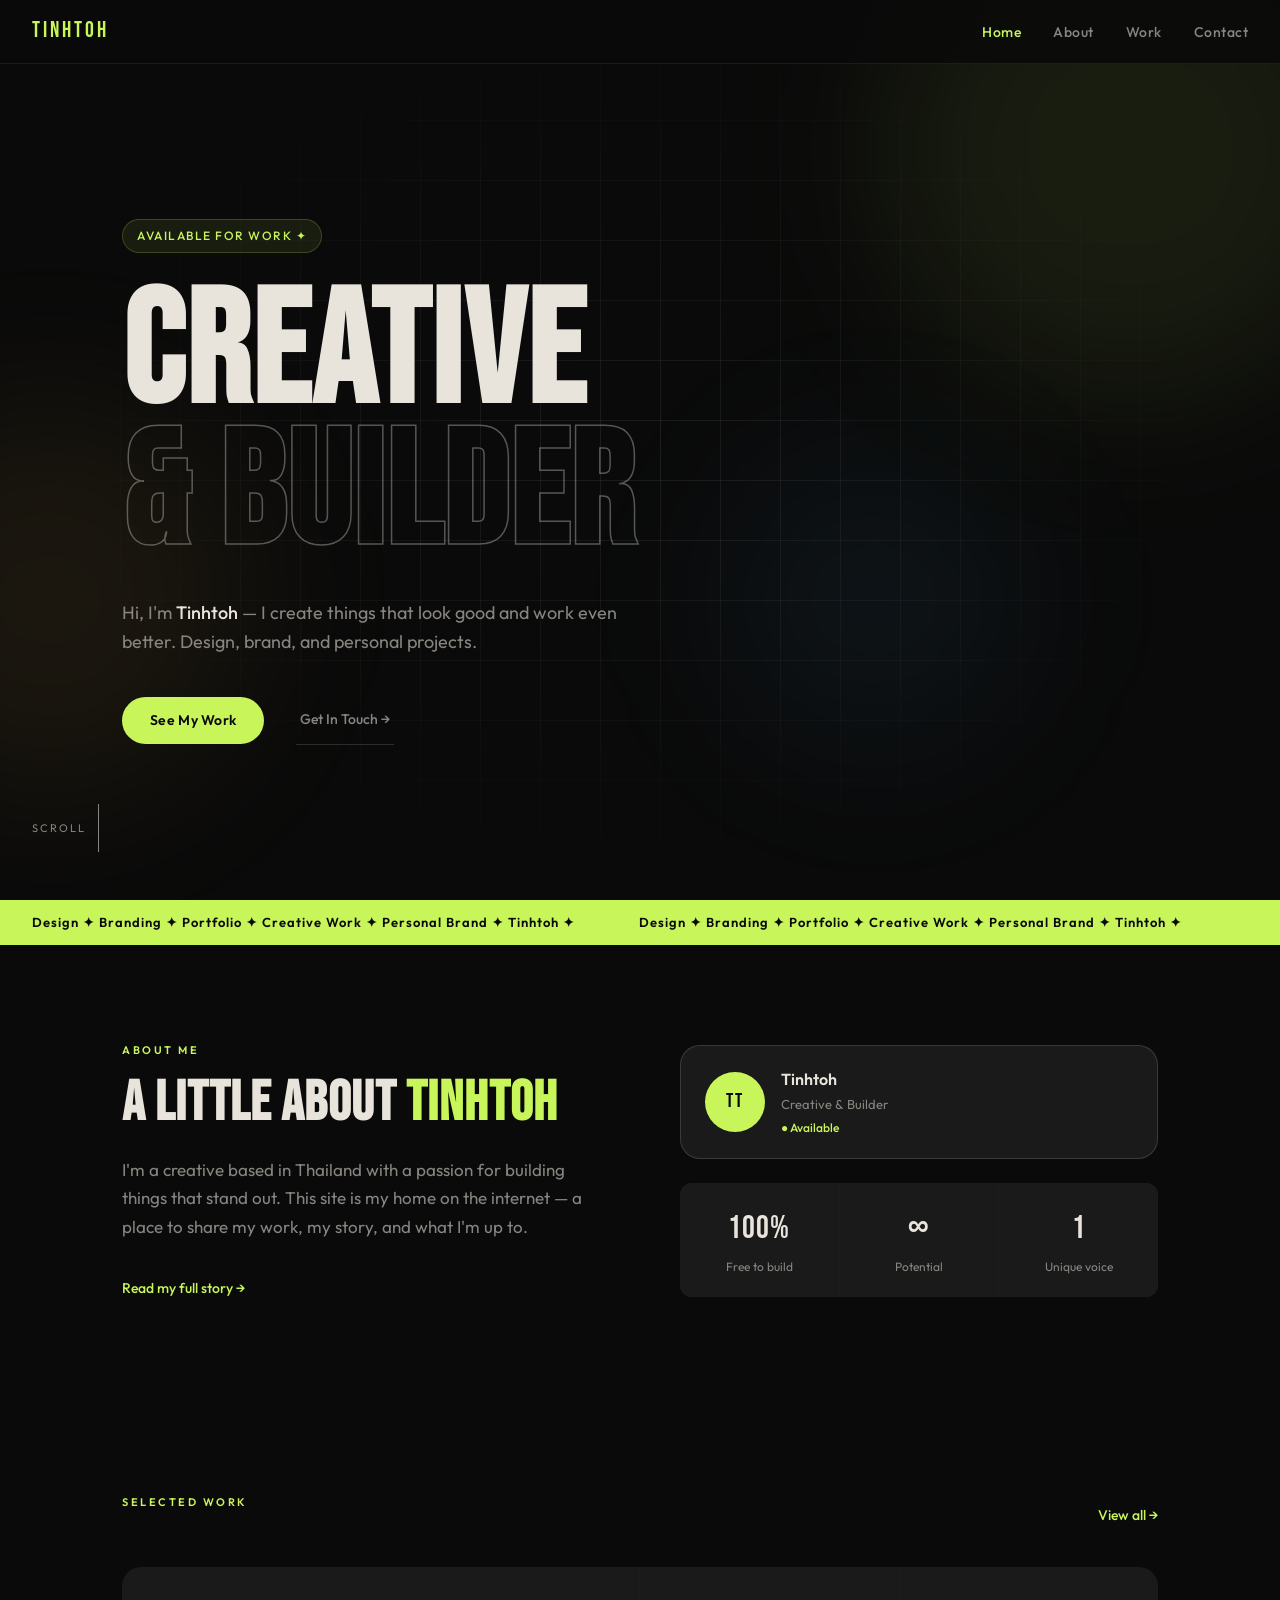
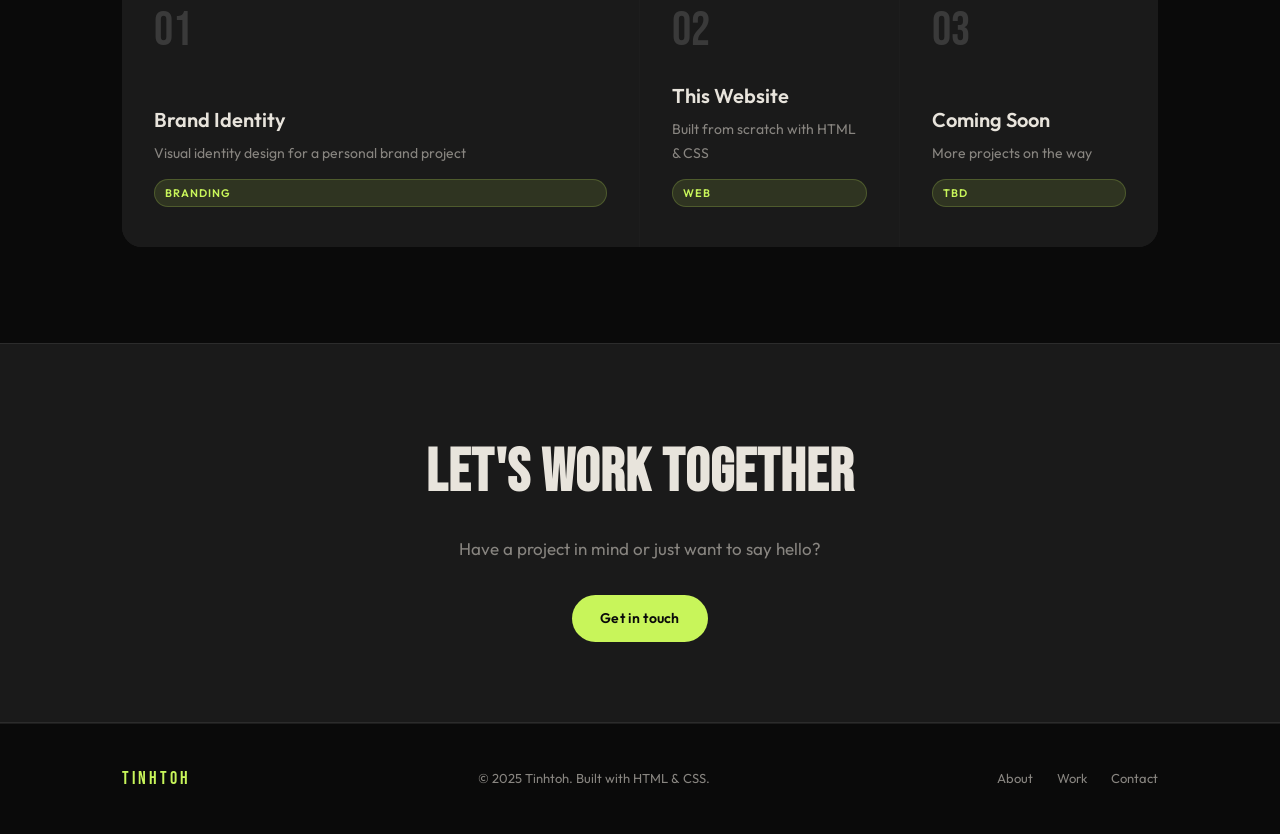
==== index.html @ 6efc3c34 "Add files via upload" ====
<!DOCTYPE html>
<html lang="en">
<head>
  <meta charset="UTF-8" />
  <meta name="viewport" content="width=device-width, initial-scale=1.0" />
  <title>Tinhtoh — Creative Portfolio</title>
  <link rel="preconnect" href="https://fonts.googleapis.com">
  <link href="https://fonts.googleapis.com/css2?family=Bebas+Neue&family=Outfit:wght@300;400;500;600&display=swap" rel="stylesheet">
  <link rel="stylesheet" href="style.css" />
</head>
<body>

  <!-- NAV -->
  <nav class="nav">
    <a href="index.html" class="nav-logo">TINHTOH</a>
    <ul class="nav-links">
      <li><a href="index.html" class="active">Home</a></li>
      <li><a href="about.html">About</a></li>
      <li><a href="work.html">Work</a></li>
      <li><a href="contact.html">Contact</a></li>
    </ul>
    <button class="nav-toggle" onclick="toggleMenu()" aria-label="menu">
      <span></span><span></span><span></span>
    </button>
  </nav>
  <div class="mobile-menu" id="mobileMenu">
    <a href="index.html" onclick="toggleMenu()">Home</a>
    <a href="about.html" onclick="toggleMenu()">About</a>
    <a href="work.html" onclick="toggleMenu()">Work</a>
    <a href="contact.html" onclick="toggleMenu()">Contact</a>
  </div>

  <!-- HERO -->
  <section class="hero">
    <div class="hero-bg">
      <div class="orb orb1"></div>
      <div class="orb orb2"></div>
      <div class="orb orb3"></div>
      <div class="grid-lines"></div>
    </div>
    <div class="hero-content">
      <div class="hero-tag animate-in" style="animation-delay:0.1s">Available for work ✦</div>
      <h1 class="hero-title animate-in" style="animation-delay:0.2s">
        <span class="line1">CREATIVE</span>
        <span class="line2">& BUILDER</span>
      </h1>
      <p class="hero-sub animate-in" style="animation-delay:0.35s">
        Hi, I'm <strong>Tinhtoh</strong> — I create things that look good and work even better.
        Design, brand, and personal projects.
      </p>
      <div class="hero-cta animate-in" style="animation-delay:0.5s">
        <a href="work.html" class="btn-primary">See My Work</a>
        <a href="contact.html" class="btn-ghost">Get In Touch →</a>
      </div>
    </div>
    <div class="hero-scroll animate-in" style="animation-delay:0.8s">
      <span>Scroll</span>
      <div class="scroll-line"></div>
    </div>
  </section>

  <!-- MARQUEE BAND -->
  <div class="marquee-band">
    <div class="marquee-track">
      <span>Design ✦ Branding ✦ Portfolio ✦ Creative Work ✦ Personal Brand ✦ Tinhtoh ✦</span>
      <span>Design ✦ Branding ✦ Portfolio ✦ Creative Work ✦ Personal Brand ✦ Tinhtoh ✦</span>
    </div>
  </div>

  <!-- ABOUT TEASER -->
  <section class="section about-teaser">
    <div class="container">
      <div class="about-teaser-grid">
        <div class="about-teaser-text">
          <div class="section-label">About Me</div>
          <h2 class="section-title">A little about <em>Tinhtoh</em></h2>
          <p>I'm a creative based in Thailand with a passion for building things that stand out. This site is my home on the internet — a place to share my work, my story, and what I'm up to.</p>
          <a href="about.html" class="link-arrow">Read my full story →</a>
        </div>
        <div class="about-teaser-visual">
          <div class="avatar-card">
            <div class="avatar-img">TT</div>
            <div class="avatar-info">
              <strong>Tinhtoh</strong>
              <span>Creative & Builder</span>
              <span class="status-dot">● Available</span>
            </div>
          </div>
          <div class="stat-row">
            <div class="stat"><span class="stat-num">100%</span><span class="stat-label">Free to build</span></div>
            <div class="stat"><span class="stat-num">∞</span><span class="stat-label">Potential</span></div>
            <div class="stat"><span class="stat-num">1</span><span class="stat-label">Unique voice</span></div>
          </div>
        </div>
      </div>
    </div>
  </section>

  <!-- WORK TEASER -->
  <section class="section work-teaser">
    <div class="container">
      <div class="section-header">
        <div class="section-label">Selected Work</div>
        <a href="work.html" class="link-arrow">View all →</a>
      </div>
      <div class="work-grid">
        <div class="work-card work-card--large">
          <div class="work-card-inner">
            <div class="work-num">01</div>
            <h3>Brand Identity</h3>
            <p>Visual identity design for a personal brand project</p>
            <span class="work-tag">Branding</span>
          </div>
        </div>
        <div class="work-card">
          <div class="work-card-inner">
            <div class="work-num">02</div>
            <h3>This Website</h3>
            <p>Built from scratch with HTML & CSS</p>
            <span class="work-tag">Web</span>
          </div>
        </div>
        <div class="work-card">
          <div class="work-card-inner">
            <div class="work-num">03</div>
            <h3>Coming Soon</h3>
            <p>More projects on the way</p>
            <span class="work-tag">TBD</span>
          </div>
        </div>
      </div>
    </div>
  </section>

  <!-- CTA BAND -->
  <section class="cta-band">
    <div class="container">
      <h2>Let's work together</h2>
      <p>Have a project in mind or just want to say hello?</p>
      <a href="contact.html" class="btn-primary">Get in touch</a>
    </div>
  </section>

  <!-- FOOTER -->
  <footer class="footer">
    <div class="container footer-inner">
      <span class="footer-logo">TINHTOH</span>
      <span class="footer-copy">© 2025 Tinhtoh. Built with HTML & CSS.</span>
      <div class="footer-links">
        <a href="about.html">About</a>
        <a href="work.html">Work</a>
        <a href="contact.html">Contact</a>
      </div>
    </div>
  </footer>

  <script>
    function toggleMenu() {
      document.getElementById('mobileMenu').classList.toggle('open');
    }
    // Fade in on scroll
    const observer = new IntersectionObserver((entries) => {
      entries.forEach(e => { if(e.isIntersecting) e.target.classList.add('visible'); });
    }, { threshold: 0.15 });
    document.querySelectorAll('.section').forEach(s => observer.observe(s));
  </script>
</body>
</html>
---- style.css ----
/* =============================================
   TINHTOH — style.css
   Dark editorial aesthetic. Bold type. Clean layout.
   ============================================= */

/* --- RESET & BASE --- */
*, *::before, *::after { box-sizing: border-box; margin: 0; padding: 0; }
html { scroll-behavior: smooth; }
body {
  font-family: 'Outfit', sans-serif;
  font-weight: 400;
  background: #0a0a0a;
  color: #e8e4dc;
  line-height: 1.65;
  overflow-x: hidden;
}
a { text-decoration: none; color: inherit; }
img { max-width: 100%; display: block; }

/* --- CSS VARIABLES --- */
:root {
  --bg: #0a0a0a;
  --bg2: #111111;
  --bg3: #181818;
  --surface: #1a1a1a;
  --border: rgba(255,255,255,0.08);
  --border-mid: rgba(255,255,255,0.14);
  --text: #e8e4dc;
  --text-muted: #888580;
  --accent: #c8f55a;   /* lime green — the signature accent */
  --accent2: #f5c55a;  /* gold */
  --radius: 12px;
  --radius-lg: 20px;
}

/* --- ANIMATIONS --- */
@keyframes fadeUp {
  from { opacity: 0; transform: translateY(28px); }
  to   { opacity: 1; transform: translateY(0); }
}
@keyframes marquee {
  from { transform: translateX(0); }
  to   { transform: translateX(-50%); }
}
@keyframes scrollLine {
  0%   { transform: scaleY(0); transform-origin: top; }
  50%  { transform: scaleY(1); transform-origin: top; }
  51%  { transform: scaleY(1); transform-origin: bottom; }
  100% { transform: scaleY(0); transform-origin: bottom; }
}
@keyframes orbFloat {
  0%, 100% { transform: translateY(0) scale(1); }
  50%       { transform: translateY(-30px) scale(1.05); }
}
@keyframes spin { to { transform: rotate(360deg); } }

.animate-in {
  opacity: 0;
  transform: translateY(24px);
  animation: fadeUp 0.7s cubic-bezier(0.22,1,0.36,1) forwards;
}
.section { opacity: 0; transform: translateY(20px); transition: opacity 0.7s ease, transform 0.7s ease; }
.section.visible { opacity: 1; transform: translateY(0); }

/* --- NAV --- */
.nav {
  position: fixed; top: 0; left: 0; right: 0; z-index: 100;
  display: flex; align-items: center; justify-content: space-between;
  padding: 0 2rem;
  height: 64px;
  background: rgba(10,10,10,0.85);
  backdrop-filter: blur(16px);
  border-bottom: 1px solid var(--border);
}
.nav-logo {
  font-family: 'Bebas Neue', sans-serif;
  font-size: 22px;
  letter-spacing: 3px;
  color: var(--accent);
}
.nav-links {
  display: flex; gap: 2rem; list-style: none;
}
.nav-links a {
  font-size: 14px; font-weight: 500; color: var(--text-muted);
  transition: color 0.2s;
  letter-spacing: 0.5px;
}
.nav-links a:hover, .nav-links a.active { color: var(--text); }
.nav-links a.active { color: var(--accent); }
.nav-toggle {
  display: none; flex-direction: column; gap: 5px;
  background: none; border: none; cursor: pointer; padding: 4px;
}
.nav-toggle span {
  display: block; width: 24px; height: 2px;
  background: var(--text); border-radius: 2px; transition: 0.3s;
}

/* --- MOBILE MENU --- */
.mobile-menu {
  display: none; flex-direction: column; gap: 0;
  position: fixed; top: 64px; left: 0; right: 0; z-index: 99;
  background: var(--bg2);
  border-bottom: 1px solid var(--border);
  padding: 0;
  transform: translateY(-100%); transition: transform 0.3s ease;
}
.mobile-menu.open { transform: translateY(0); }
.mobile-menu a {
  padding: 1rem 2rem; font-size: 16px; font-weight: 500;
  border-bottom: 1px solid var(--border);
  color: var(--text-muted); transition: color 0.2s, background 0.2s;
}
.mobile-menu a:hover { color: var(--text); background: var(--surface); }

/* --- CONTAINER --- */
.container { max-width: 1100px; margin: 0 auto; padding: 0 2rem; }

/* --- BUTTONS --- */
.btn-primary {
  display: inline-block;
  background: var(--accent);
  color: #0a0a0a;
  font-size: 14px; font-weight: 600;
  padding: 12px 28px; border-radius: 50px;
  letter-spacing: 0.3px;
  transition: transform 0.2s, box-shadow 0.2s, background 0.2s;
}
.btn-primary:hover {
  transform: translateY(-2px);
  box-shadow: 0 8px 30px rgba(200,245,90,0.25);
  background: #d9ff66;
}
.btn-ghost {
  display: inline-block;
  color: var(--text-muted); font-size: 14px; font-weight: 500;
  padding: 12px 4px;
  border-bottom: 1px solid var(--border-mid);
  transition: color 0.2s, border-color 0.2s;
}
.btn-ghost:hover { color: var(--text); border-color: var(--text-muted); }
.btn-full { width: 100%; text-align: center; border: none; cursor: pointer; font-family: inherit; font-size: 15px; }
.link-arrow { color: var(--accent); font-size: 14px; font-weight: 500; transition: opacity 0.2s; }
.link-arrow:hover { opacity: 0.75; }

/* --- HERO --- */
.hero {
  position: relative; min-height: 100vh;
  display: flex; align-items: center;
  padding-top: 64px; overflow: hidden;
}
.hero-bg { position: absolute; inset: 0; pointer-events: none; }
.orb {
  position: absolute; border-radius: 50%;
  filter: blur(80px); animation: orbFloat 8s ease-in-out infinite;
}
.orb1 { width: 500px; height: 500px; background: rgba(200,245,90,0.08); top: -100px; right: -100px; animation-delay: 0s; }
.orb2 { width: 400px; height: 400px; background: rgba(245,197,90,0.07); bottom: 100px; left: -150px; animation-delay: 3s; }
.orb3 { width: 300px; height: 300px; background: rgba(90,180,245,0.06); top: 50%; right: 20%; animation-delay: 5s; }
.grid-lines {
  position: absolute; inset: 0;
  background-image: linear-gradient(var(--border) 1px, transparent 1px),
                    linear-gradient(90deg, var(--border) 1px, transparent 1px);
  background-size: 60px 60px;
  mask-image: radial-gradient(ellipse at center, black 0%, transparent 70%);
}
.hero-content { position: relative; z-index: 1; padding: 4rem 2rem; max-width: 1100px; margin: 0 auto; width: 100%; }
.hero-tag {
  display: inline-flex; align-items: center; gap: 6px;
  font-size: 12px; font-weight: 500; letter-spacing: 1.5px; text-transform: uppercase;
  color: var(--accent);
  background: rgba(200,245,90,0.08);
  border: 1px solid rgba(200,245,90,0.2);
  padding: 6px 14px; border-radius: 50px;
  margin-bottom: 2rem;
}
.hero-title {
  font-family: 'Bebas Neue', sans-serif;
  font-size: clamp(80px, 14vw, 160px);
  line-height: 0.88;
  letter-spacing: 2px;
  margin-bottom: 2rem;
  color: var(--text);
}
.hero-title .line2 { 
  display: block;
  -webkit-text-stroke: 1.5px rgba(232,228,220,0.35);
  color: transparent;
}
.hero-sub {
  max-width: 520px; font-size: 18px; line-height: 1.6;
  color: var(--text-muted); margin-bottom: 2.5rem;
}
.hero-sub strong { color: var(--text); font-weight: 500; }
.hero-cta { display: flex; align-items: center; gap: 2rem; flex-wrap: wrap; }
.hero-scroll {
  position: absolute; bottom: 3rem; left: 2rem;
  display: flex; align-items: center; gap: 12px;
  font-size: 11px; letter-spacing: 2px; text-transform: uppercase;
  color: var(--text-muted);
}
.scroll-line {
  width: 1px; height: 48px;
  background: var(--text-muted);
  transform-origin: top;
  animation: scrollLine 2s ease-in-out infinite;
}

/* --- MARQUEE BAND --- */
.marquee-band {
  background: var(--accent);
  padding: 12px 0; overflow: hidden;
  border-top: none; border-bottom: none;
}
.marquee-track {
  display: flex; white-space: nowrap;
  animation: marquee 18s linear infinite;
}
.marquee-track span {
  display: inline-block; padding: 0 2rem;
  font-size: 13px; font-weight: 600; letter-spacing: 1px;
  color: #0a0a0a;
}

/* --- SECTIONS --- */
.section { padding: 6rem 0; }
.section-label {
  font-size: 11px; font-weight: 600; letter-spacing: 2.5px; text-transform: uppercase;
  color: var(--accent); margin-bottom: 1rem;
}
.section-title {
  font-family: 'Bebas Neue', sans-serif;
  font-size: clamp(36px, 5vw, 56px);
  letter-spacing: 1px; line-height: 1;
  color: var(--text); margin-bottom: 1.5rem;
}
.section-title em { color: var(--accent); font-style: normal; }
.section-header {
  display: flex; align-items: flex-end; justify-content: space-between;
  margin-bottom: 2.5rem;
}

/* --- ABOUT TEASER --- */
.about-teaser-grid {
  display: grid; grid-template-columns: 1fr 1fr; gap: 5rem; align-items: center;
}
.about-teaser-text p {
  color: var(--text-muted); font-size: 17px; line-height: 1.7; margin-bottom: 2rem;
}
.avatar-card {
  display: flex; align-items: center; gap: 16px;
  background: var(--surface); border: 1px solid var(--border-mid);
  border-radius: var(--radius-lg); padding: 20px 24px;
  margin-bottom: 1.5rem;
}
.avatar-img {
  width: 60px; height: 60px; border-radius: 50%;
  background: var(--accent); color: #0a0a0a;
  font-family: 'Bebas Neue', sans-serif; font-size: 20px; letter-spacing: 2px;
  display: flex; align-items: center; justify-content: center; flex-shrink: 0;
}
.avatar-info { display: flex; flex-direction: column; gap: 2px; }
.avatar-info strong { font-size: 16px; font-weight: 600; color: var(--text); }
.avatar-info span { font-size: 13px; color: var(--text-muted); }
.status-dot { color: var(--accent) !important; font-size: 12px !important; font-weight: 500; }
.stat-row { display: grid; grid-template-columns: repeat(3, 1fr); gap: 1px; background: var(--border); border-radius: var(--radius); overflow: hidden; }
.stat { background: var(--surface); padding: 20px 16px; text-align: center; }
.stat-num { display: block; font-family: 'Bebas Neue', sans-serif; font-size: 32px; color: var(--text); letter-spacing: 1px; }
.stat-label { display: block; font-size: 12px; color: var(--text-muted); margin-top: 2px; }

/* --- WORK GRID (HOME) --- */
.work-grid {
  display: grid;
  grid-template-columns: 2fr 1fr 1fr;
  gap: 1px; background: var(--border);
  border-radius: var(--radius-lg); overflow: hidden;
}
.work-card {
  background: var(--surface);
  transition: background 0.2s;
  cursor: pointer;
}
.work-card:hover { background: var(--bg3); }
.work-card-inner { padding: 2.5rem 2rem; height: 100%; display: flex; flex-direction: column; justify-content: flex-end; }
.work-card--large .work-card-inner { min-height: 280px; }
.work-card-inner .work-num {
  font-family: 'Bebas Neue', sans-serif; font-size: 48px; color: var(--border-mid);
  margin-bottom: auto; line-height: 1;
}
.work-card-inner h3 { font-size: 20px; font-weight: 600; color: var(--text); margin-bottom: 6px; }
.work-card-inner p { font-size: 14px; color: var(--text-muted); margin-bottom: 14px; }
.work-tag {
  display: inline-block; font-size: 11px; font-weight: 600; letter-spacing: 1px;
  text-transform: uppercase; padding: 4px 10px; border-radius: 50px;
  background: rgba(200,245,90,0.12); color: var(--accent);
  border: 1px solid rgba(200,245,90,0.2);
}

/* --- CTA BAND --- */
.cta-band {
  background: var(--surface);
  border-top: 1px solid var(--border);
  border-bottom: 1px solid var(--border);
  padding: 5rem 0; text-align: center;
}
.cta-band h2 {
  font-family: 'Bebas Neue', sans-serif;
  font-size: clamp(36px, 5vw, 60px); letter-spacing: 1px; margin-bottom: 0.75rem;
}
.cta-band p { color: var(--text-muted); margin-bottom: 2rem; font-size: 17px; }

/* --- FOOTER --- */
.footer { padding: 2.5rem 0; border-top: 1px solid var(--border); }
.footer-inner { display: flex; align-items: center; justify-content: space-between; flex-wrap: wrap; gap: 1rem; }
.footer-logo { font-family: 'Bebas Neue', sans-serif; font-size: 18px; letter-spacing: 3px; color: var(--accent); }
.footer-copy { font-size: 13px; color: var(--text-muted); }
.footer-links { display: flex; gap: 1.5rem; }
.footer-links a { font-size: 13px; color: var(--text-muted); transition: color 0.2s; }
.footer-links a:hover { color: var(--text); }

/* --- PAGE HERO (inner pages) --- */
.page-hero {
  position: relative; padding: 10rem 0 4rem; overflow: hidden;
  border-bottom: 1px solid var(--border);
}
.page-hero-bg { position: absolute; inset: 0; pointer-events: none; }
.page-hero-label {
  font-size: 11px; font-weight: 600; letter-spacing: 2.5px; text-transform: uppercase;
  color: var(--accent); margin-bottom: 1.25rem;
}
.page-hero-title {
  font-family: 'Bebas Neue', sans-serif;
  font-size: clamp(48px, 8vw, 96px);
  letter-spacing: 1px; line-height: 0.9;
  color: var(--text);
}
.page-hero-title em { color: var(--accent); font-style: normal; }

/* --- ABOUT PAGE --- */
.about-main-grid { display: grid; grid-template-columns: 280px 1fr; gap: 5rem; align-items: start; }
.about-sidebar { position: sticky; top: 100px; }
.big-avatar {
  width: 120px; height: 120px; border-radius: 50%;
  background: var(--accent); color: #0a0a0a;
  font-family: 'Bebas Neue', sans-serif; font-size: 36px; letter-spacing: 3px;
  display: flex; align-items: center; justify-content: center;
  margin-bottom: 1.25rem;
}
.sidebar-name { font-size: 22px; font-weight: 600; color: var(--text); margin-bottom: 4px; }
.sidebar-role { font-size: 14px; color: var(--text-muted); margin-bottom: 8px; }
.sidebar-location { font-size: 13px; color: var(--text-muted); margin-bottom: 4px; }
.sidebar-status { font-size: 13px; color: var(--accent); font-weight: 500; margin-bottom: 2rem; }
.skills-title { font-size: 11px; font-weight: 600; letter-spacing: 1.5px; text-transform: uppercase; color: var(--text-muted); margin-bottom: 12px; }
.skills-list { display: flex; flex-direction: column; gap: 8px; }
.skill-tag {
  display: inline-block; width: fit-content;
  font-size: 12px; font-weight: 500; padding: 5px 12px; border-radius: 50px;
  background: var(--surface); border: 1px solid var(--border-mid);
  color: var(--text-muted); transition: color 0.2s, border-color 0.2s;
}
.skill-tag:hover { color: var(--text); border-color: rgba(255,255,255,0.25); }
.about-section { margin-bottom: 3rem; }
.about-section h2 { font-size: 24px; font-weight: 600; color: var(--text); margin-bottom: 1rem; }
.about-section p { color: var(--text-muted); font-size: 17px; line-height: 1.75; margin-bottom: 1rem; }
.about-cta { display: flex; gap: 2rem; align-items: center; padding-top: 1rem; }

/* --- WORK PAGE --- */
.filter-tabs { display: flex; gap: 8px; margin-bottom: 2.5rem; flex-wrap: wrap; }
.filter-btn {
  background: var(--surface); border: 1px solid var(--border-mid);
  color: var(--text-muted); font-family: inherit; font-size: 13px; font-weight: 500;
  padding: 8px 20px; border-radius: 50px; cursor: pointer;
  transition: all 0.2s;
}
.filter-btn:hover { color: var(--text); border-color: rgba(255,255,255,0.25); }
.filter-btn.active { background: var(--accent); color: #0a0a0a; border-color: var(--accent); }
.works-list { display: flex; flex-direction: column; gap: 1px; background: var(--border); border-radius: var(--radius-lg); overflow: hidden; }
.work-item {
  display: flex; align-items: center; gap: 2rem;
  background: var(--surface); padding: 2rem 2.5rem;
  transition: background 0.2s; cursor: pointer;
}
.work-item:hover { background: var(--bg3); }
.work-item--coming { opacity: 0.55; }
.work-item-num {
  font-family: 'Bebas Neue', sans-serif; font-size: 40px; color: var(--border-mid);
  min-width: 48px; line-height: 1;
}
.work-item-body { flex: 1; }
.work-item-header { display: flex; align-items: center; gap: 12px; margin-bottom: 6px; }
.work-item-header h3 { font-size: 20px; font-weight: 600; color: var(--text); }
.work-item-tag {
  font-size: 11px; font-weight: 600; letter-spacing: 1px; text-transform: uppercase;
  padding: 3px 10px; border-radius: 50px;
  background: rgba(200,245,90,0.1); color: var(--accent);
  border: 1px solid rgba(200,245,90,0.2);
}
.work-item-tag--soon { background: rgba(136,133,128,0.15); color: var(--text-muted); border-color: var(--border-mid); }
.work-item-body p { font-size: 15px; color: var(--text-muted); margin-bottom: 8px; line-height: 1.6; }
.work-item-meta { font-size: 12px; color: #555; font-weight: 500; letter-spacing: 0.5px; }
.work-item-arrow { font-size: 20px; color: var(--border-mid); transition: color 0.2s, transform 0.2s; }
.work-item:hover .work-item-arrow { color: var(--accent); transform: translateX(4px); }
.empty-state { text-align: center; padding: 4rem; color: var(--text-muted); }

/* --- CONTACT PAGE --- */
.contact-grid { display: grid; grid-template-columns: 1fr 1fr; gap: 5rem; align-items: start; }
.contact-left h2 { font-size: 28px; font-weight: 600; color: var(--text); margin-bottom: 1rem; }
.contact-left p { color: var(--text-muted); font-size: 17px; line-height: 1.7; margin-bottom: 1rem; }
.contact-channels { display: flex; flex-direction: column; gap: 1.25rem; margin-top: 2rem; }
.contact-channel { display: flex; align-items: flex-start; gap: 16px; }
.channel-icon {
  width: 40px; height: 40px; border-radius: var(--radius);
  background: var(--surface); border: 1px solid var(--border-mid);
  display: flex; align-items: center; justify-content: center;
  font-size: 16px; flex-shrink: 0;
}
.channel-label { font-size: 11px; font-weight: 600; letter-spacing: 1px; text-transform: uppercase; color: var(--text-muted); margin-bottom: 2px; }
.channel-value { font-size: 15px; color: var(--text); font-weight: 500; }
.contact-form-card {
  background: var(--surface); border: 1px solid var(--border-mid);
  border-radius: var(--radius-lg); padding: 2.5rem;
}
.form-group { margin-bottom: 1.5rem; }
.form-group label { display: block; font-size: 13px; font-weight: 500; color: var(--text-muted); margin-bottom: 8px; letter-spacing: 0.3px; }
.form-group input, .form-group textarea {
  width: 100%; background: var(--bg2);
  border: 1px solid var(--border-mid); border-radius: var(--radius);
  padding: 12px 16px; font-family: inherit; font-size: 15px;
  color: var(--text); outline: none;
  transition: border-color 0.2s;
}
.form-group input:focus, .form-group textarea:focus { border-color: var(--accent); }
.form-group input::placeholder, .form-group textarea::placeholder { color: var(--text-muted); opacity: 0.6; }
.form-group textarea { resize: vertical; min-height: 120px; line-height: 1.6; }
.form-success {
  display: flex !important; flex-direction: column; align-items: center;
  justify-content: center; text-align: center; min-height: 300px; gap: 12px;
}
.success-icon { font-size: 40px; color: var(--accent); animation: spin 3s linear infinite; }
.form-success h3 { font-size: 24px; font-weight: 600; color: var(--text); }
.form-success p { color: var(--text-muted); font-size: 16px; }

/* --- RESPONSIVE --- */
@media (max-width: 900px) {
  .nav-links { display: none; }
  .nav-toggle { display: flex; }
  .mobile-menu { display: flex; }
  .about-teaser-grid { grid-template-columns: 1fr; gap: 3rem; }
  .work-grid { grid-template-columns: 1fr; }
  .about-main-grid { grid-template-columns: 1fr; }
  .about-sidebar { position: static; }
  .contact-grid { grid-template-columns: 1fr; gap: 3rem; }
}
@media (max-width: 640px) {
  .container { padding: 0 1.25rem; }
  .hero-content { padding: 3rem 1.25rem; }
  .section { padding: 4rem 0; }
  .work-item { padding: 1.5rem 1.25rem; flex-wrap: wrap; }
  .work-item-num { font-size: 28px; min-width: 36px; }
  .hero-cta { flex-direction: column; align-items: flex-start; gap: 1rem; }
  .footer-inner { flex-direction: column; align-items: flex-start; }
  .contact-form-card { padding: 1.5rem; }
  .about-cta { flex-direction: column; align-items: flex-start; }
}
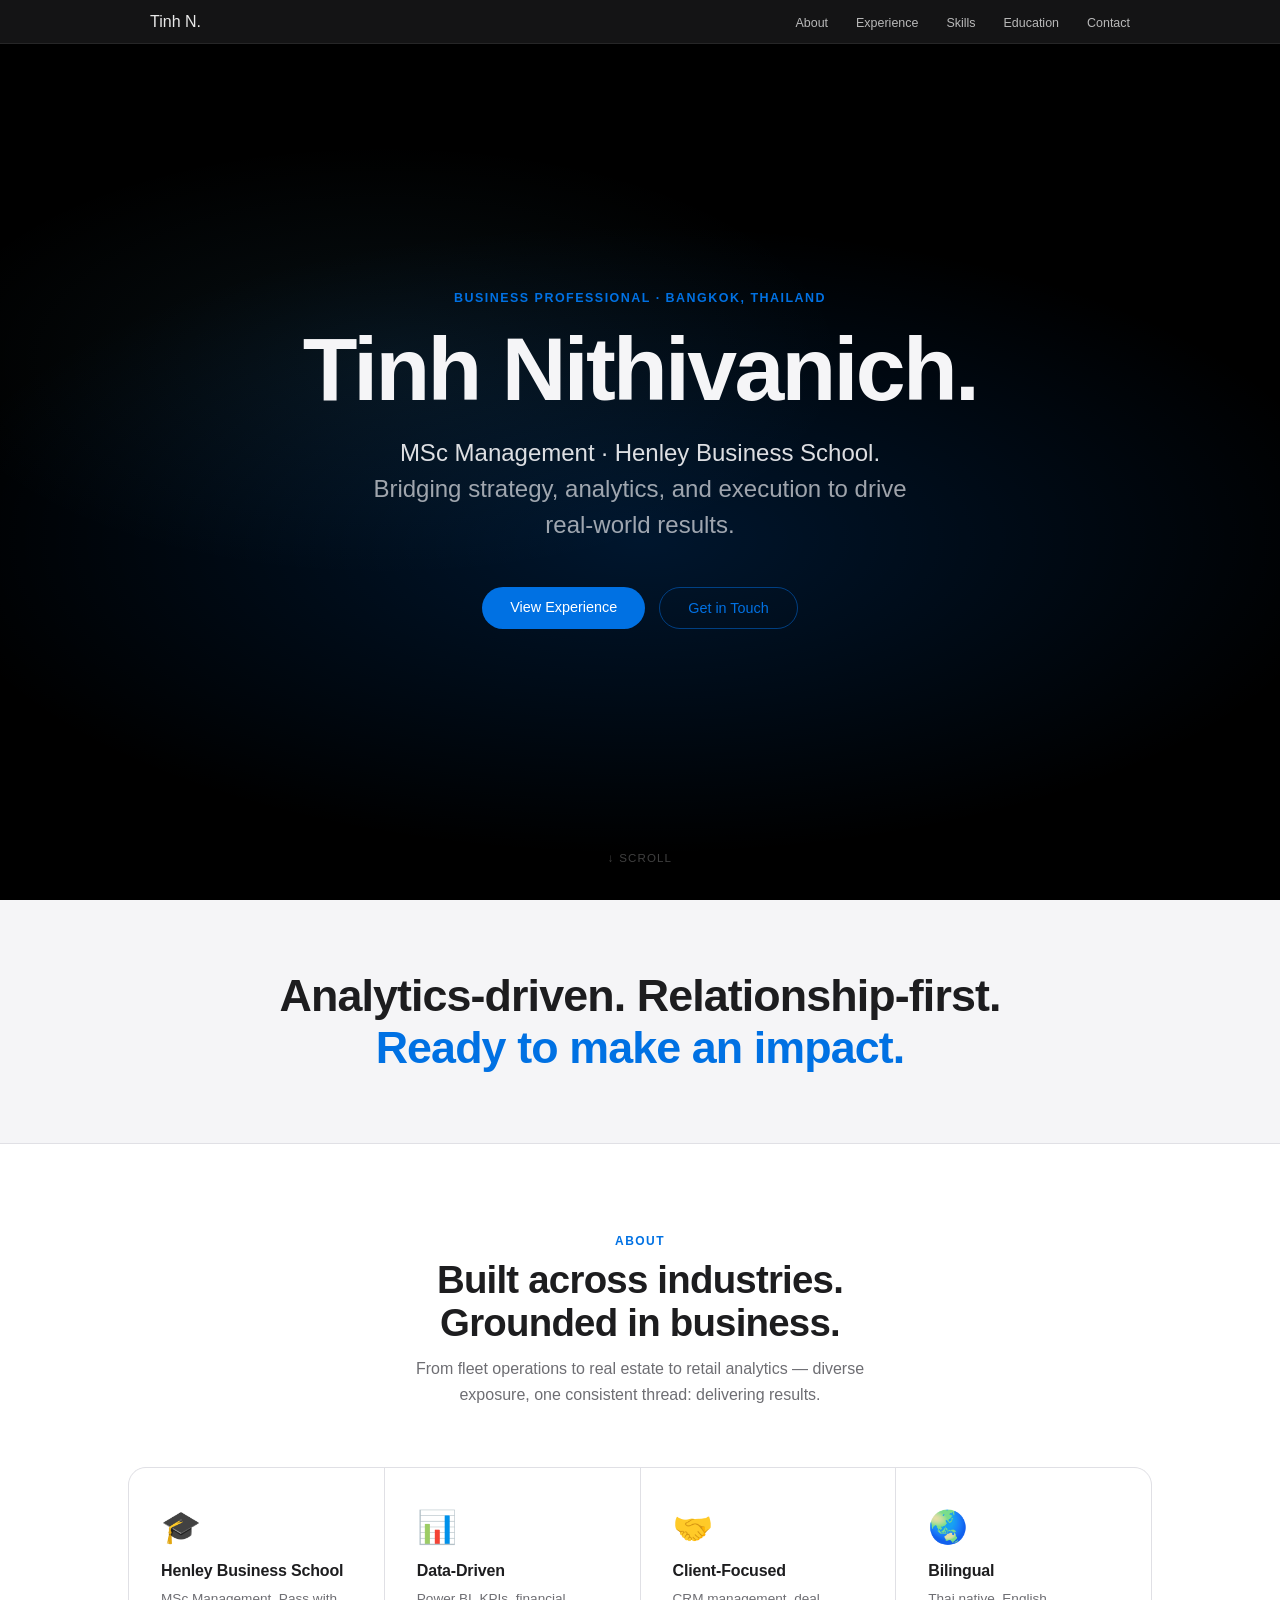
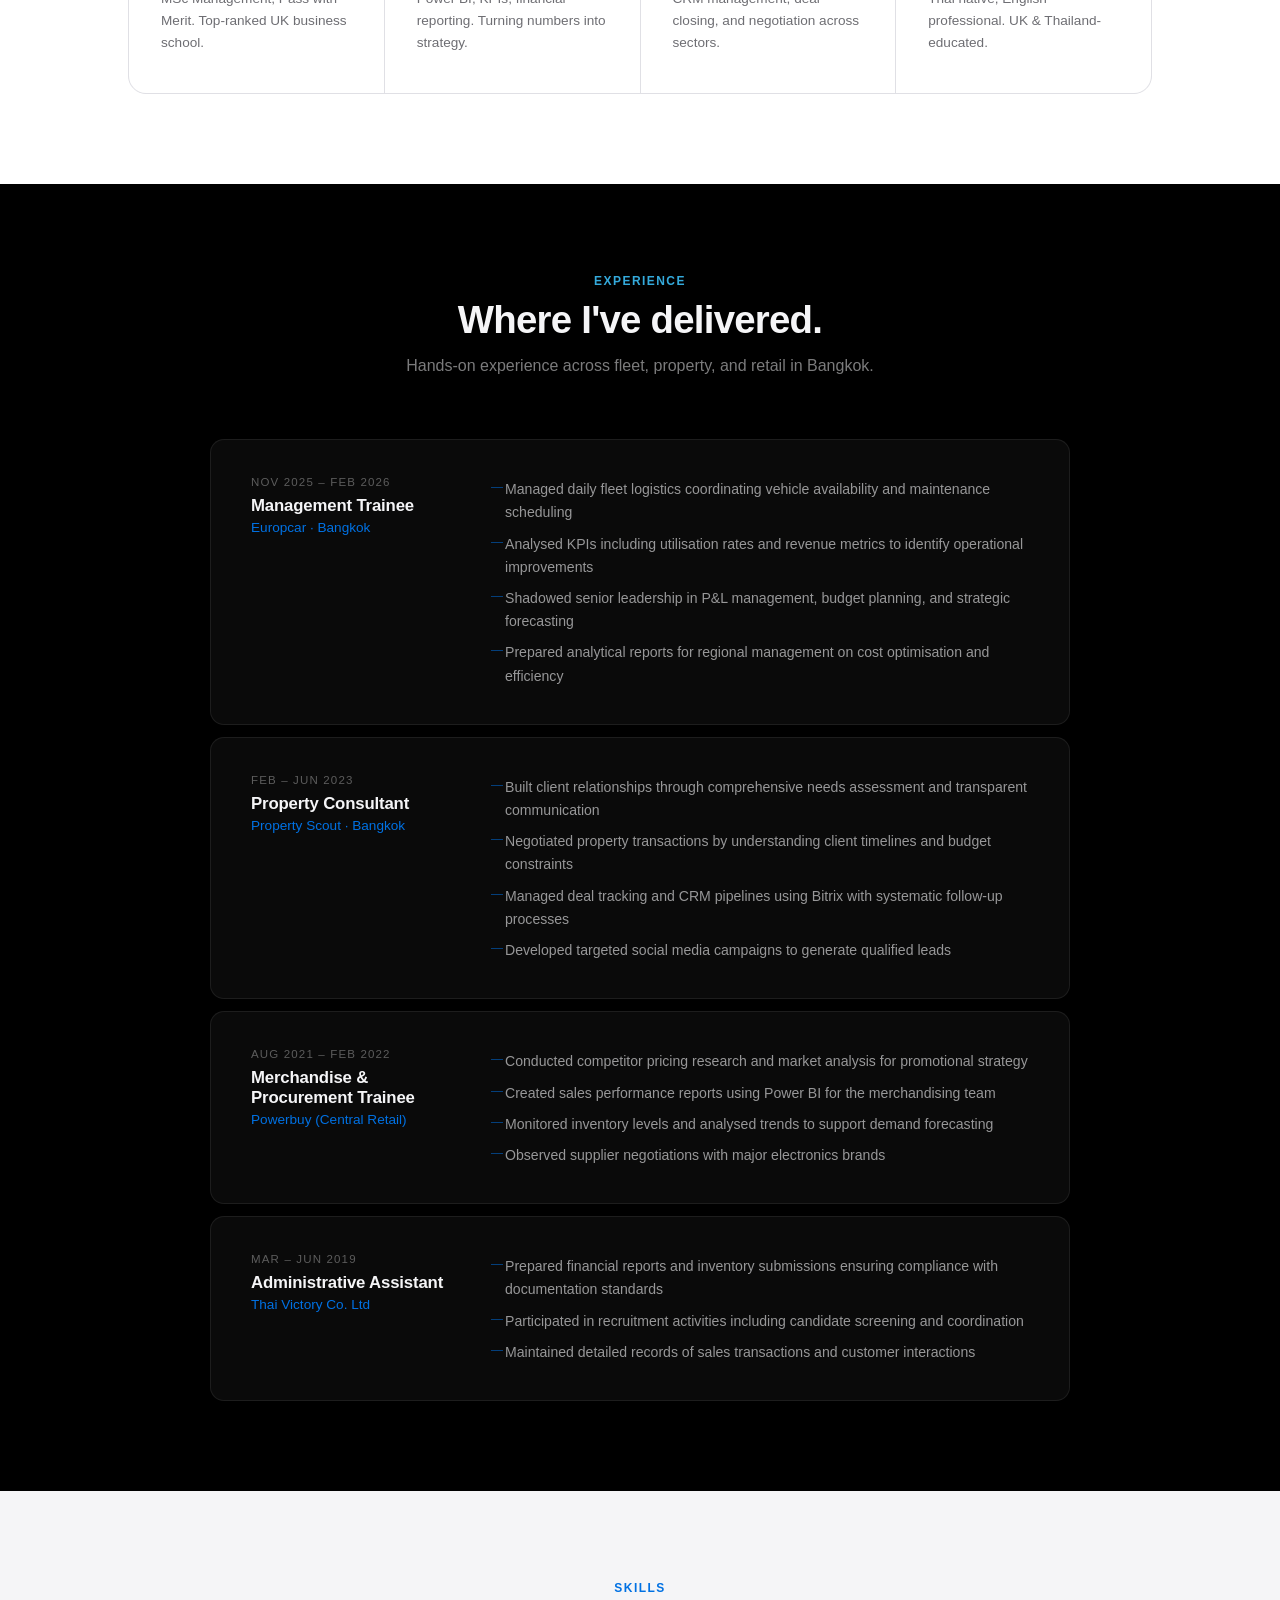
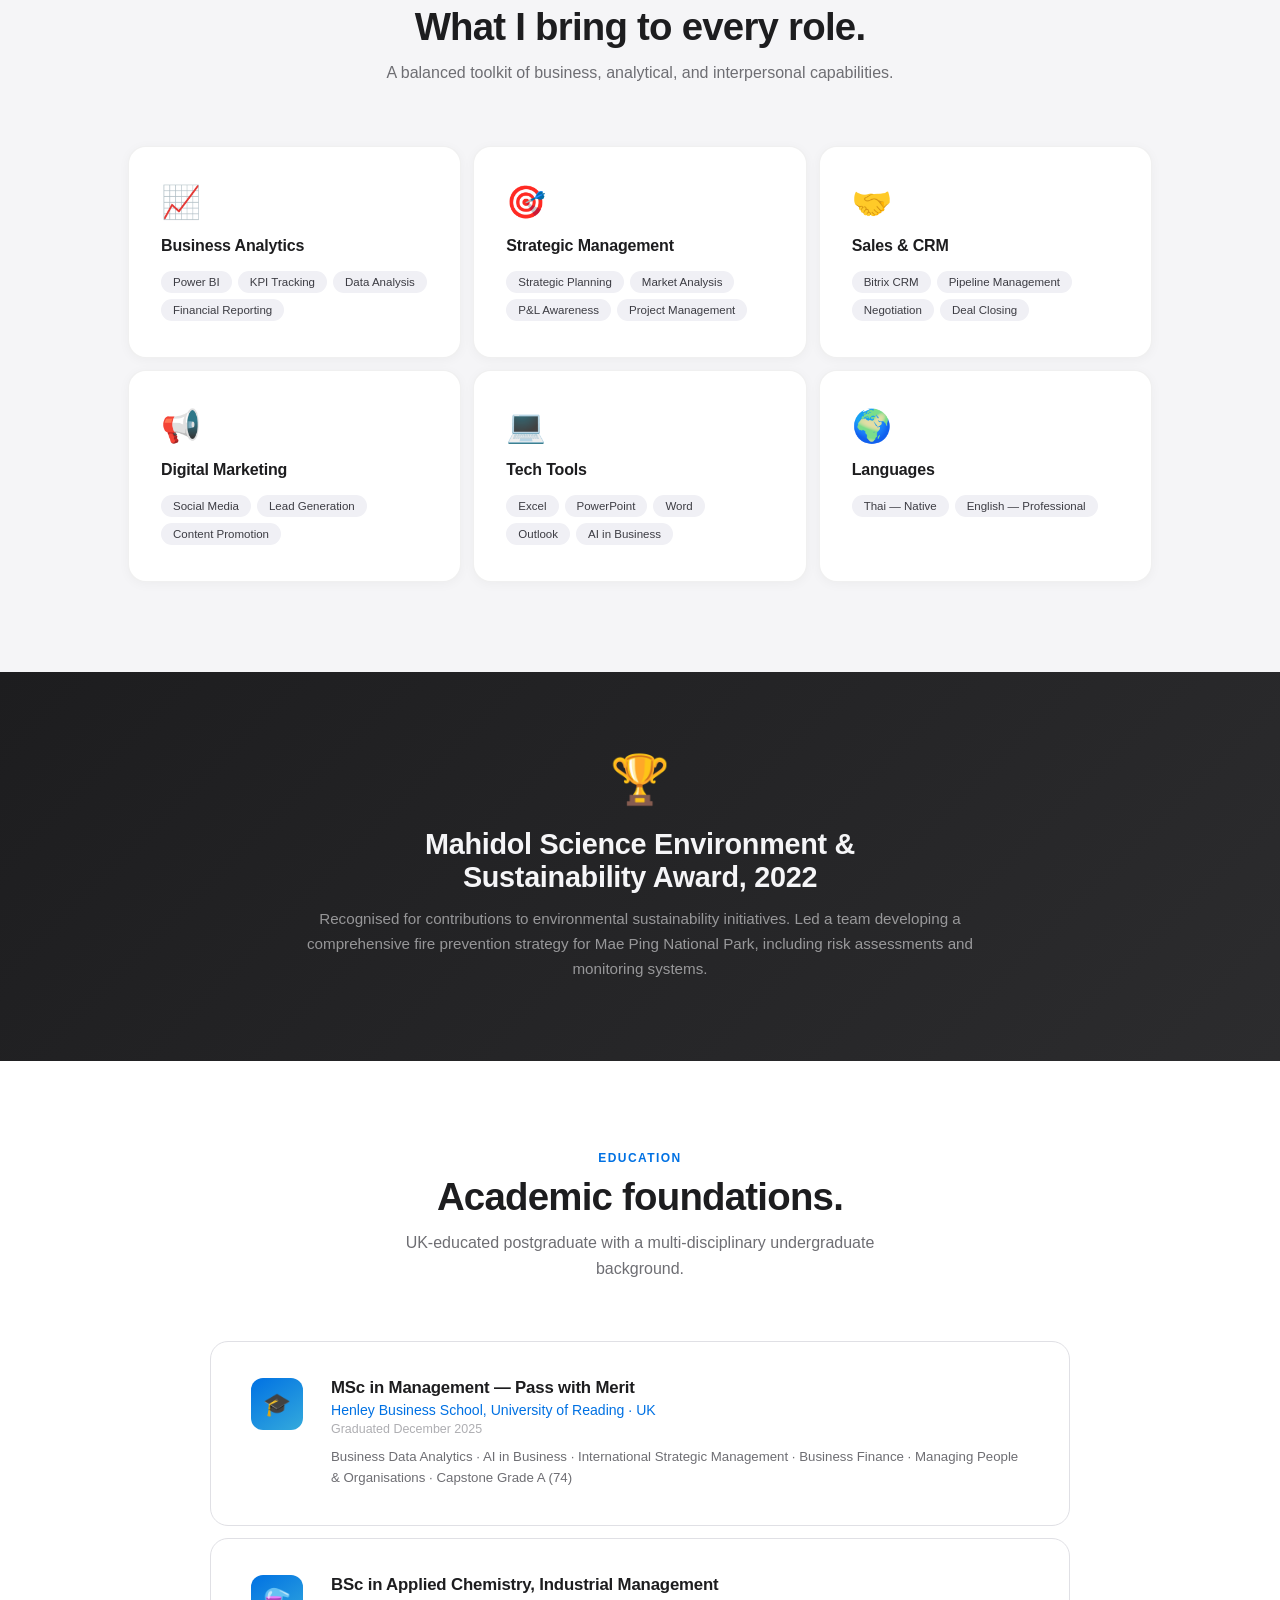
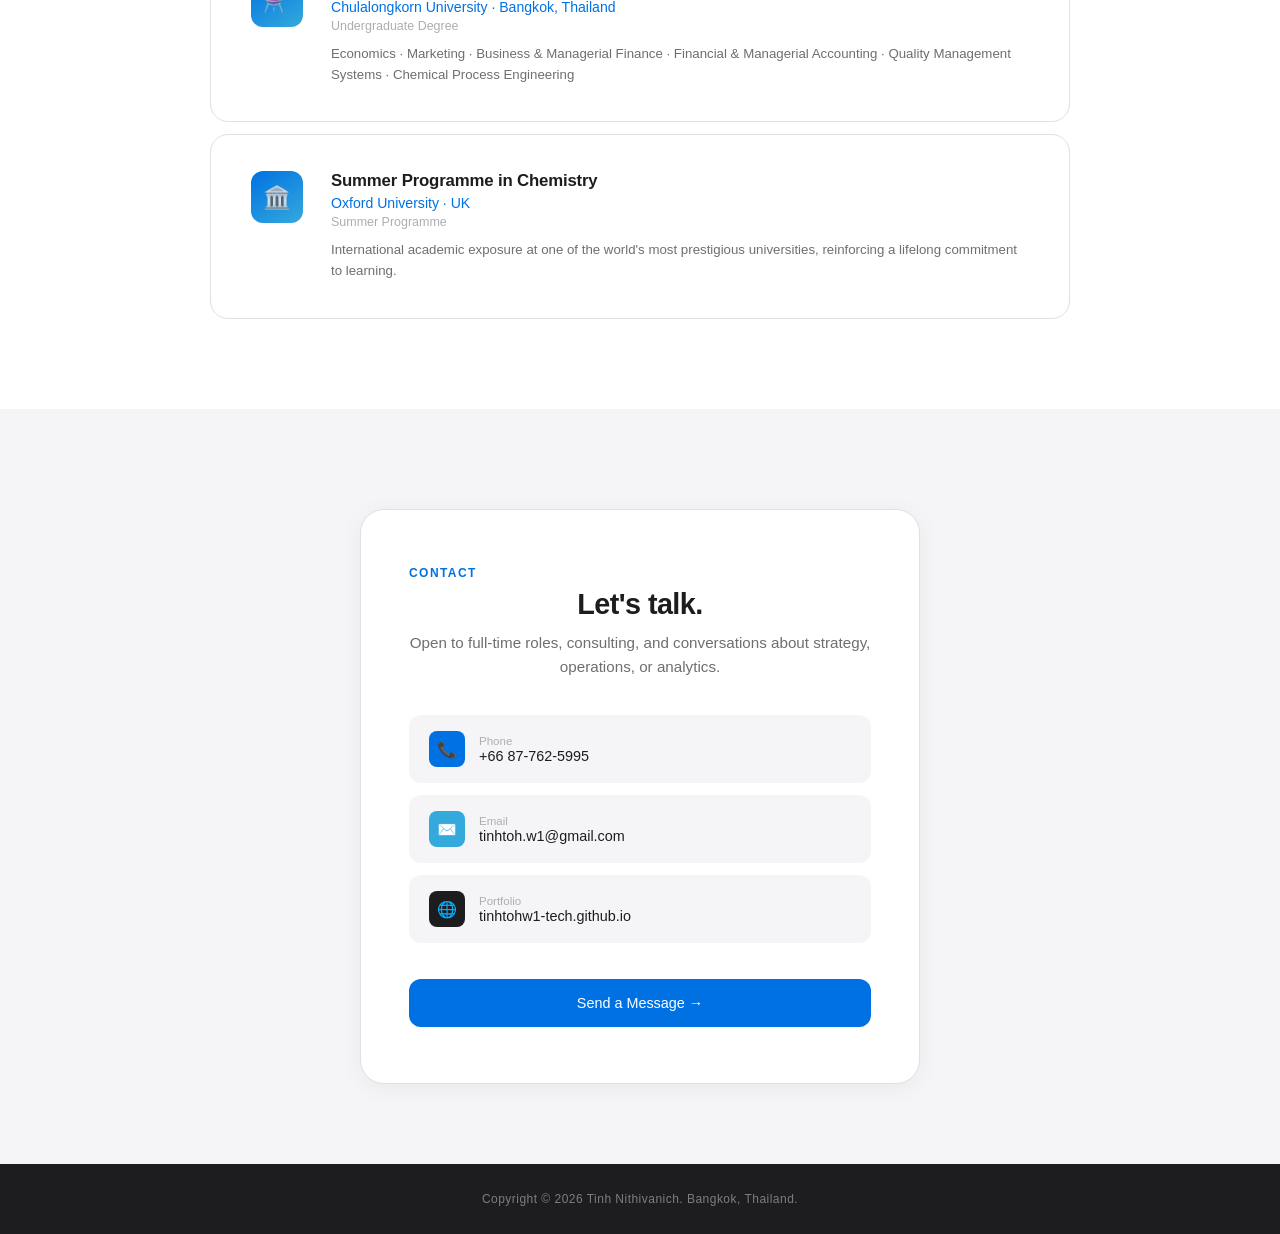
==== commit b511399b: "Add files via upload" ====
--- a/index.html
+++ b/index.html
@@ -1,168 +1,248 @@
 <!DOCTYPE html>
 <html lang="en">
 <head>
-  <meta charset="UTF-8" />
-  <meta name="viewport" content="width=device-width, initial-scale=1.0" />
-  <title>Tinhtoh — Creative Portfolio</title>
-  <link rel="preconnect" href="https://fonts.googleapis.com">
-  <link href="https://fonts.googleapis.com/css2?family=Bebas+Neue&family=Outfit:wght@300;400;500;600&display=swap" rel="stylesheet">
-  <link rel="stylesheet" href="style.css" />
+<meta charset="UTF-8">
+<meta name="viewport" content="width=device-width, initial-scale=1.0">
+<title>Tinh Nithivanich</title>
+<style>
+  *, *::before, *::after { margin: 0; padding: 0; box-sizing: border-box; }
+  html { scroll-behavior: smooth; }
+  body {
+    font-family: -apple-system, "Helvetica Neue", Helvetica, Arial, sans-serif;
+    background: #fff;
+    color: #1d1d1f;
+    -webkit-font-smoothing: antialiased;
+    overflow-x: hidden;
+  }
+  nav {
+    position: fixed; top: 0; left: 0; right: 0; z-index: 999;
+    height: 44px;
+    background: rgba(22,22,23,0.92);
+    backdrop-filter: saturate(180%) blur(20px);
+    display: flex; align-items: center; justify-content: center;
+    border-bottom: 1px solid rgba(255,255,255,0.08);
+  }
+  .nav-inner { width:100%; max-width:1024px; display:flex; align-items:center; justify-content:space-between; padding:0 22px; }
+  .nav-logo { color:rgba(255,255,255,0.9); font-size:1rem; font-weight:400; text-decoration:none; }
+  .nav-links { display:flex; gap:28px; list-style:none; }
+  .nav-links a { color:rgba(255,255,255,0.7); font-size:0.78rem; text-decoration:none; transition:color 0.2s; }
+  .nav-links a:hover { color:#fff; }
+
+  #hero {
+    min-height:100vh; background:#000;
+    display:flex; flex-direction:column; align-items:center; justify-content:center;
+    text-align:center; padding:100px 24px 80px; position:relative; overflow:hidden;
+  }
+  .hero-bg {
+    position:absolute; inset:0;
+    background: radial-gradient(ellipse 80% 50% at 50% 60%, rgba(0,122,255,0.18) 0%, transparent 70%),
+                radial-gradient(ellipse 60% 40% at 30% 40%, rgba(90,200,250,0.08) 0%, transparent 60%), #000;
+  }
+  .hero-eyebrow { font-size:0.78rem; font-weight:600; letter-spacing:0.12em; text-transform:uppercase; color:#0071e3; margin-bottom:20px; position:relative; z-index:2; opacity:0; animation:fadeUp 0.8s 0.2s forwards; }
+  .hero-name { font-size:clamp(2.8rem,7vw,6rem); font-weight:700; color:#f5f5f7; letter-spacing:-0.03em; line-height:1.0; margin-bottom:20px; position:relative; z-index:2; opacity:0; animation:fadeUp 0.8s 0.35s forwards; }
+  .hero-subtitle { font-size:clamp(1rem,2.5vw,1.5rem); font-weight:300; color:rgba(245,245,247,0.65); max-width:560px; line-height:1.5; margin-bottom:44px; position:relative; z-index:2; opacity:0; animation:fadeUp 0.8s 0.5s forwards; }
+  .hero-subtitle strong { color:rgba(245,245,247,0.9); font-weight:400; }
+  .hero-actions { display:flex; gap:14px; flex-wrap:wrap; justify-content:center; position:relative; z-index:2; opacity:0; animation:fadeUp 0.8s 0.65s forwards; }
+  .btn-blue { background:#0071e3; color:#fff; padding:12px 28px; border-radius:980px; font-size:0.9rem; text-decoration:none; transition:background 0.2s,transform 0.15s; display:inline-block; }
+  .btn-blue:hover { background:#0077ed; transform:translateY(-1px); }
+  .btn-ghost { background:transparent; color:#0071e3; padding:12px 28px; border-radius:980px; font-size:0.9rem; text-decoration:none; border:1px solid rgba(0,113,227,0.5); display:inline-block; transition:background 0.2s; }
+  .btn-ghost:hover { background:rgba(0,113,227,0.08); }
+  .scroll-hint { position:absolute; bottom:36px; left:50%; transform:translateX(-50%); color:rgba(255,255,255,0.25); font-size:0.72rem; letter-spacing:0.1em; text-transform:uppercase; z-index:2; animation:bounce 2s infinite; }
+  @keyframes fadeUp { from{opacity:0;transform:translateY(28px)}to{opacity:1;transform:translateY(0)} }
+  @keyframes bounce { 0%,100%{transform:translateX(-50%) translateY(0)}50%{transform:translateX(-50%) translateY(6px)} }
+
+  .tagline-strip { background:#f5f5f7; padding:70px 24px; text-align:center; border-bottom:1px solid #e0e0e5; }
+  .tagline-strip h2 { font-size:clamp(1.6rem,3.5vw,2.8rem); font-weight:700; letter-spacing:-0.02em; color:#1d1d1f; line-height:1.15; max-width:760px; margin:0 auto; }
+  .tagline-strip h2 span { color:#0071e3; }
+
+  .section-header { text-align:center; margin-bottom:60px; }
+  .section-eyebrow { font-size:0.75rem; font-weight:600; letter-spacing:0.12em; text-transform:uppercase; color:#0071e3; margin-bottom:10px; }
+  .section-title { font-size:clamp(1.6rem,3vw,2.6rem); font-weight:700; letter-spacing:-0.02em; color:#1d1d1f; line-height:1.12; }
+  .section-sub { font-size:1rem; color:#6e6e73; margin-top:12px; font-weight:300; line-height:1.6; max-width:520px; margin-left:auto; margin-right:auto; }
+
+  #about { padding:90px 24px; background:#fff; }
+  .feature-grid { max-width:1024px; margin:0 auto; display:grid; grid-template-columns:repeat(4,1fr); gap:1px; background:#e0e0e5; border:1px solid #e0e0e5; border-radius:18px; overflow:hidden; }
+  .feature-cell { background:#fff; padding:40px 32px; transition:background 0.2s; }
+  .feature-cell:hover { background:#f5f5f7; }
+  .feature-icon { font-size:2rem; margin-bottom:16px; display:block; }
+  .feature-title { font-size:1rem; font-weight:600; letter-spacing:-0.01em; margin-bottom:8px; color:#1d1d1f; }
+  .feature-desc { font-size:0.85rem; color:#6e6e73; line-height:1.6; font-weight:300; }
+
+  #experience { padding:90px 24px; background:#000; color:#f5f5f7; }
+  #experience .section-title { color:#f5f5f7; }
+  #experience .section-sub { color:rgba(245,245,247,0.55); }
+  .exp-list { max-width:860px; margin:0 auto; display:flex; flex-direction:column; gap:12px; }
+  .exp-card { background:rgba(255,255,255,0.04); border:1px solid rgba(255,255,255,0.08); border-radius:14px; padding:36px 40px; display:grid; grid-template-columns:200px 1fr; gap:40px; align-items:start; transition:background 0.2s; }
+  .exp-card:hover { background:rgba(255,255,255,0.06); }
+  .exp-date { font-size:0.72rem; letter-spacing:0.1em; text-transform:uppercase; color:rgba(245,245,247,0.35); margin-bottom:8px; }
+  .exp-role { font-size:1.05rem; font-weight:600; color:#f5f5f7; margin-bottom:4px; letter-spacing:-0.01em; }
+  .exp-company { font-size:0.85rem; color:#0071e3; font-weight:400; }
+  .exp-bullets { list-style:none; display:flex; flex-direction:column; gap:8px; padding-top:2px; }
+  .exp-bullets li { font-size:0.88rem; color:rgba(245,245,247,0.6); line-height:1.65; font-weight:300; padding-left:14px; position:relative; }
+  .exp-bullets li::before { content:'—'; position:absolute; left:0; color:rgba(0,113,227,0.6); font-size:0.75rem; }
+
+  #skills { padding:90px 24px; background:#f5f5f7; }
+  .skills-bento { max-width:1024px; margin:0 auto; display:grid; grid-template-columns:repeat(3,1fr); gap:12px; }
+  .skill-tile { background:#fff; border-radius:18px; padding:36px 32px; border:1px solid rgba(0,0,0,0.06); box-shadow:0 2px 12px rgba(0,0,0,0.04); transition:box-shadow 0.2s,transform 0.2s; }
+  .skill-tile:hover { box-shadow:0 8px 32px rgba(0,0,0,0.10); transform:translateY(-3px); }
+  .skill-emoji { font-size:2rem; margin-bottom:16px; display:block; }
+  .skill-title { font-size:1rem; font-weight:600; margin-bottom:16px; letter-spacing:-0.01em; }
+  .pill-row { display:flex; flex-wrap:wrap; gap:6px; }
+  .pill { font-size:0.72rem; padding:5px 12px; border-radius:980px; background:#f0f0f5; color:#3c3c43; font-weight:400; }
+
+  #education { padding:90px 24px; background:#fff; }
+  .edu-list { max-width:860px; margin:0 auto; display:flex; flex-direction:column; gap:12px; }
+  .edu-card { border-radius:18px; border:1px solid #e0e0e5; padding:36px 40px; display:flex; gap:28px; align-items:flex-start; transition:border-color 0.2s,box-shadow 0.2s; }
+  .edu-card:hover { border-color:#0071e3; box-shadow:0 4px 20px rgba(0,113,227,0.08); }
+  .edu-badge { width:52px; height:52px; border-radius:12px; background:linear-gradient(145deg,#0071e3,#34aadc); display:flex; align-items:center; justify-content:center; font-size:1.4rem; flex-shrink:0; }
+  .edu-degree { font-size:1.05rem; font-weight:600; letter-spacing:-0.01em; margin-bottom:4px; color:#1d1d1f; }
+  .edu-school { font-size:0.88rem; color:#0071e3; font-weight:400; margin-bottom:4px; }
+  .edu-meta { font-size:0.78rem; color:#aeaeb2; margin-bottom:10px; }
+  .edu-note { font-size:0.83rem; color:#6e6e73; line-height:1.6; font-weight:300; }
+
+  #achievements { background:linear-gradient(135deg,#1d1d1f 0%,#2c2c2e 100%); padding:80px 24px; text-align:center; }
+  .achievement-inner { max-width:700px; margin:0 auto; }
+  .ach-icon { font-size:3rem; margin-bottom:20px; }
+  .ach-title { font-size:clamp(1.3rem,2.5vw,1.8rem); font-weight:700; color:#f5f5f7; margin-bottom:12px; letter-spacing:-0.01em; }
+  .ach-desc { font-size:0.95rem; color:rgba(245,245,247,0.55); line-height:1.65; font-weight:300; }
+
+  #contact { padding:100px 24px 80px; background:#f5f5f7; text-align:center; }
+  .contact-card { max-width:560px; margin:0 auto; background:#fff; border-radius:24px; padding:56px 48px; border:1px solid #e0e0e5; box-shadow:0 4px 24px rgba(0,0,0,0.05); }
+  .contact-title { font-size:1.8rem; font-weight:700; letter-spacing:-0.02em; margin-bottom:10px; }
+  .contact-sub { font-size:0.95rem; color:#6e6e73; margin-bottom:36px; font-weight:300; line-height:1.6; }
+  .contact-row { display:flex; flex-direction:column; gap:12px; margin-bottom:36px; }
+  .contact-link { display:flex; align-items:center; gap:14px; padding:16px 20px; border-radius:12px; background:#f5f5f7; text-decoration:none; color:#1d1d1f; font-size:0.9rem; transition:background 0.2s; text-align:left; }
+  .contact-link:hover { background:#e8e8ed; }
+  .contact-link-icon { width:36px; height:36px; border-radius:8px; background:#0071e3; display:flex; align-items:center; justify-content:center; font-size:1rem; flex-shrink:0; }
+  .contact-link-label { font-size:0.72rem; color:#aeaeb2; margin-bottom:1px; }
+  .contact-link-value { font-weight:400; }
+
+  footer { background:#1d1d1f; color:rgba(245,245,247,0.45); text-align:center; padding:28px 24px; font-size:0.75rem; letter-spacing:0.04em; }
+
+  .reveal { opacity:0; transform:translateY(30px); transition:opacity 0.7s ease,transform 0.7s ease; }
+  .reveal.visible { opacity:1; transform:none; }
+
+  @media(max-width:860px){.feature-grid{grid-template-columns:1fr 1fr}.skills-bento{grid-template-columns:1fr 1fr}.exp-card{grid-template-columns:1fr;gap:16px}}
+  @media(max-width:580px){.nav-links{display:none}.feature-grid{grid-template-columns:1fr}.skills-bento{grid-template-columns:1fr}.edu-card{flex-direction:column;padding:28px}.contact-card{padding:36px 24px}}
+</style>
 </head>
 <body>
 
-  <!-- NAV -->
-  <nav class="nav">
-    <a href="index.html" class="nav-logo">TINHTOH</a>
+<nav>
+  <div class="nav-inner">
+    <a href="#hero" class="nav-logo">Tinh N.</a>
     <ul class="nav-links">
-      <li><a href="index.html" class="active">Home</a></li>
-      <li><a href="about.html">About</a></li>
-      <li><a href="work.html">Work</a></li>
-      <li><a href="contact.html">Contact</a></li>
+      <li><a href="#about">About</a></li>
+      <li><a href="#experience">Experience</a></li>
+      <li><a href="#skills">Skills</a></li>
+      <li><a href="#education">Education</a></li>
+      <li><a href="#contact">Contact</a></li>
     </ul>
-    <button class="nav-toggle" onclick="toggleMenu()" aria-label="menu">
-      <span></span><span></span><span></span>
-    </button>
-  </nav>
-  <div class="mobile-menu" id="mobileMenu">
-    <a href="index.html" onclick="toggleMenu()">Home</a>
-    <a href="about.html" onclick="toggleMenu()">About</a>
-    <a href="work.html" onclick="toggleMenu()">Work</a>
-    <a href="contact.html" onclick="toggleMenu()">Contact</a>
-  </div>
-
-  <!-- HERO -->
-  <section class="hero">
-    <div class="hero-bg">
-      <div class="orb orb1"></div>
-      <div class="orb orb2"></div>
-      <div class="orb orb3"></div>
-      <div class="grid-lines"></div>
+  </div>
+</nav>
+
+<section id="hero">
+  <div class="hero-bg"></div>
+  <p class="hero-eyebrow">Business Professional · Bangkok, Thailand</p>
+  <h1 class="hero-name">Tinh Nithivanich.</h1>
+  <p class="hero-subtitle"><strong>MSc Management · Henley Business School.</strong><br>Bridging strategy, analytics, and execution to drive real-world results.</p>
+  <div class="hero-actions">
+    <a href="#experience" class="btn-blue">View Experience</a>
+    <a href="#contact" class="btn-ghost">Get in Touch</a>
+  </div>
+  <div class="scroll-hint">&#8595; scroll</div>
+</section>
+
+<div class="tagline-strip">
+  <h2>Analytics-driven. Relationship-first.<br><span>Ready to make an impact.</span></h2>
+</div>
+
+<section id="about">
+  <div class="section-header reveal">
+    <p class="section-eyebrow">About</p>
+    <h2 class="section-title">Built across industries.<br>Grounded in business.</h2>
+    <p class="section-sub">From fleet operations to real estate to retail analytics — diverse exposure, one consistent thread: delivering results.</p>
+  </div>
+  <div class="feature-grid reveal">
+    <div class="feature-cell"><span class="feature-icon">&#127891;</span><div class="feature-title">Henley Business School</div><div class="feature-desc">MSc Management, Pass with Merit. Top-ranked UK business school.</div></div>
+    <div class="feature-cell"><span class="feature-icon">&#128202;</span><div class="feature-title">Data-Driven</div><div class="feature-desc">Power BI, KPIs, financial reporting. Turning numbers into strategy.</div></div>
+    <div class="feature-cell"><span class="feature-icon">&#129309;</span><div class="feature-title">Client-Focused</div><div class="feature-desc">CRM management, deal closing, and negotiation across sectors.</div></div>
+    <div class="feature-cell"><span class="feature-icon">&#127759;</span><div class="feature-title">Bilingual</div><div class="feature-desc">Thai native, English professional. UK &amp; Thailand-educated.</div></div>
+  </div>
+</section>
+
+<section id="experience">
+  <div class="section-header reveal">
+    <p class="section-eyebrow" style="color:#34aadc">Experience</p>
+    <h2 class="section-title" style="color:#f5f5f7">Where I've delivered.</h2>
+    <p class="section-sub" style="color:rgba(245,245,247,0.5)">Hands-on experience across fleet, property, and retail in Bangkok.</p>
+  </div>
+  <div class="exp-list">
+    <div class="exp-card reveal"><div><div class="exp-date">Nov 2025 – Feb 2026</div><div class="exp-role">Management Trainee</div><div class="exp-company">Europcar · Bangkok</div></div><ul class="exp-bullets"><li>Managed daily fleet logistics coordinating vehicle availability and maintenance scheduling</li><li>Analysed KPIs including utilisation rates and revenue metrics to identify operational improvements</li><li>Shadowed senior leadership in P&amp;L management, budget planning, and strategic forecasting</li><li>Prepared analytical reports for regional management on cost optimisation and efficiency</li></ul></div>
+    <div class="exp-card reveal"><div><div class="exp-date">Feb – Jun 2023</div><div class="exp-role">Property Consultant</div><div class="exp-company">Property Scout · Bangkok</div></div><ul class="exp-bullets"><li>Built client relationships through comprehensive needs assessment and transparent communication</li><li>Negotiated property transactions by understanding client timelines and budget constraints</li><li>Managed deal tracking and CRM pipelines using Bitrix with systematic follow-up processes</li><li>Developed targeted social media campaigns to generate qualified leads</li></ul></div>
+    <div class="exp-card reveal"><div><div class="exp-date">Aug 2021 – Feb 2022</div><div class="exp-role">Merchandise &amp; Procurement Trainee</div><div class="exp-company">Powerbuy (Central Retail)</div></div><ul class="exp-bullets"><li>Conducted competitor pricing research and market analysis for promotional strategy</li><li>Created sales performance reports using Power BI for the merchandising team</li><li>Monitored inventory levels and analysed trends to support demand forecasting</li><li>Observed supplier negotiations with major electronics brands</li></ul></div>
+    <div class="exp-card reveal"><div><div class="exp-date">Mar – Jun 2019</div><div class="exp-role">Administrative Assistant</div><div class="exp-company">Thai Victory Co. Ltd</div></div><ul class="exp-bullets"><li>Prepared financial reports and inventory submissions ensuring compliance with documentation standards</li><li>Participated in recruitment activities including candidate screening and coordination</li><li>Maintained detailed records of sales transactions and customer interactions</li></ul></div>
+  </div>
+</section>
+
+<section id="skills">
+  <div class="section-header reveal">
+    <p class="section-eyebrow">Skills</p>
+    <h2 class="section-title">What I bring to every role.</h2>
+    <p class="section-sub">A balanced toolkit of business, analytical, and interpersonal capabilities.</p>
+  </div>
+  <div class="skills-bento">
+    <div class="skill-tile reveal"><span class="skill-emoji">&#128200;</span><div class="skill-title">Business Analytics</div><div class="pill-row"><span class="pill">Power BI</span><span class="pill">KPI Tracking</span><span class="pill">Data Analysis</span><span class="pill">Financial Reporting</span></div></div>
+    <div class="skill-tile reveal"><span class="skill-emoji">&#127919;</span><div class="skill-title">Strategic Management</div><div class="pill-row"><span class="pill">Strategic Planning</span><span class="pill">Market Analysis</span><span class="pill">P&amp;L Awareness</span><span class="pill">Project Management</span></div></div>
+    <div class="skill-tile reveal"><span class="skill-emoji">&#129309;</span><div class="skill-title">Sales &amp; CRM</div><div class="pill-row"><span class="pill">Bitrix CRM</span><span class="pill">Pipeline Management</span><span class="pill">Negotiation</span><span class="pill">Deal Closing</span></div></div>
+    <div class="skill-tile reveal"><span class="skill-emoji">&#128226;</span><div class="skill-title">Digital Marketing</div><div class="pill-row"><span class="pill">Social Media</span><span class="pill">Lead Generation</span><span class="pill">Content Promotion</span></div></div>
+    <div class="skill-tile reveal"><span class="skill-emoji">&#128187;</span><div class="skill-title">Tech Tools</div><div class="pill-row"><span class="pill">Excel</span><span class="pill">PowerPoint</span><span class="pill">Word</span><span class="pill">Outlook</span><span class="pill">AI in Business</span></div></div>
+    <div class="skill-tile reveal"><span class="skill-emoji">&#127757;</span><div class="skill-title">Languages</div><div class="pill-row"><span class="pill">Thai — Native</span><span class="pill">English — Professional</span></div></div>
+  </div>
+</section>
+
+<section id="achievements">
+  <div class="achievement-inner reveal">
+    <div class="ach-icon">&#127942;</div>
+    <div class="ach-title">Mahidol Science Environment &amp;<br>Sustainability Award, 2022</div>
+    <div class="ach-desc">Recognised for contributions to environmental sustainability initiatives. Led a team developing a comprehensive fire prevention strategy for Mae Ping National Park, including risk assessments and monitoring systems.</div>
+  </div>
+</section>
+
+<section id="education">
+  <div class="section-header reveal">
+    <p class="section-eyebrow">Education</p>
+    <h2 class="section-title">Academic foundations.</h2>
+    <p class="section-sub">UK-educated postgraduate with a multi-disciplinary undergraduate background.</p>
+  </div>
+  <div class="edu-list">
+    <div class="edu-card reveal"><div class="edu-badge">&#127891;</div><div><div class="edu-degree">MSc in Management — Pass with Merit</div><div class="edu-school">Henley Business School, University of Reading · UK</div><div class="edu-meta">Graduated December 2025</div><div class="edu-note">Business Data Analytics · AI in Business · International Strategic Management · Business Finance · Managing People &amp; Organisations · Capstone Grade A (74)</div></div></div>
+    <div class="edu-card reveal"><div class="edu-badge">&#9879;&#65039;</div><div><div class="edu-degree">BSc in Applied Chemistry, Industrial Management</div><div class="edu-school">Chulalongkorn University · Bangkok, Thailand</div><div class="edu-meta">Undergraduate Degree</div><div class="edu-note">Economics · Marketing · Business &amp; Managerial Finance · Financial &amp; Managerial Accounting · Quality Management Systems · Chemical Process Engineering</div></div></div>
+    <div class="edu-card reveal"><div class="edu-badge">&#127963;&#65039;</div><div><div class="edu-degree">Summer Programme in Chemistry</div><div class="edu-school">Oxford University · UK</div><div class="edu-meta">Summer Programme</div><div class="edu-note">International academic exposure at one of the world's most prestigious universities, reinforcing a lifelong commitment to learning.</div></div></div>
+  </div>
+</section>
+
+<section id="contact">
+  <div class="contact-card reveal">
+    <div class="section-eyebrow" style="text-align:left;margin-bottom:8px">Contact</div>
+    <div class="contact-title">Let's talk.</div>
+    <div class="contact-sub">Open to full-time roles, consulting, and conversations about strategy, operations, or analytics.</div>
+    <div class="contact-row">
+      <a href="tel:+66877625995" class="contact-link"><div class="contact-link-icon">&#128222;</div><div><div class="contact-link-label">Phone</div><div class="contact-link-value">+66 87-762-5995</div></div></a>
+      <a href="mailto:tinhtoh.w1@gmail.com" class="contact-link"><div class="contact-link-icon" style="background:#34aadc">&#9993;&#65039;</div><div><div class="contact-link-label">Email</div><div class="contact-link-value">tinhtoh.w1@gmail.com</div></div></a>
+      <a href="https://tinhtohw1-tech.github.io/Tinhtoh.w1.github.io" target="_blank" class="contact-link"><div class="contact-link-icon" style="background:#1d1d1f">&#127760;</div><div><div class="contact-link-label">Portfolio</div><div class="contact-link-value">tinhtohw1-tech.github.io</div></div></a>
     </div>
-    <div class="hero-content">
-      <div class="hero-tag animate-in" style="animation-delay:0.1s">Available for work ✦</div>
-      <h1 class="hero-title animate-in" style="animation-delay:0.2s">
-        <span class="line1">CREATIVE</span>
-        <span class="line2">& BUILDER</span>
-      </h1>
-      <p class="hero-sub animate-in" style="animation-delay:0.35s">
-        Hi, I'm <strong>Tinhtoh</strong> — I create things that look good and work even better.
-        Design, brand, and personal projects.
-      </p>
-      <div class="hero-cta animate-in" style="animation-delay:0.5s">
-        <a href="work.html" class="btn-primary">See My Work</a>
-        <a href="contact.html" class="btn-ghost">Get In Touch →</a>
-      </div>
-    </div>
-    <div class="hero-scroll animate-in" style="animation-delay:0.8s">
-      <span>Scroll</span>
-      <div class="scroll-line"></div>
-    </div>
-  </section>
-
-  <!-- MARQUEE BAND -->
-  <div class="marquee-band">
-    <div class="marquee-track">
-      <span>Design ✦ Branding ✦ Portfolio ✦ Creative Work ✦ Personal Brand ✦ Tinhtoh ✦</span>
-      <span>Design ✦ Branding ✦ Portfolio ✦ Creative Work ✦ Personal Brand ✦ Tinhtoh ✦</span>
-    </div>
-  </div>
-
-  <!-- ABOUT TEASER -->
-  <section class="section about-teaser">
-    <div class="container">
-      <div class="about-teaser-grid">
-        <div class="about-teaser-text">
-          <div class="section-label">About Me</div>
-          <h2 class="section-title">A little about <em>Tinhtoh</em></h2>
-          <p>I'm a creative based in Thailand with a passion for building things that stand out. This site is my home on the internet — a place to share my work, my story, and what I'm up to.</p>
-          <a href="about.html" class="link-arrow">Read my full story →</a>
-        </div>
-        <div class="about-teaser-visual">
-          <div class="avatar-card">
-            <div class="avatar-img">TT</div>
-            <div class="avatar-info">
-              <strong>Tinhtoh</strong>
-              <span>Creative & Builder</span>
-              <span class="status-dot">● Available</span>
-            </div>
-          </div>
-          <div class="stat-row">
-            <div class="stat"><span class="stat-num">100%</span><span class="stat-label">Free to build</span></div>
-            <div class="stat"><span class="stat-num">∞</span><span class="stat-label">Potential</span></div>
-            <div class="stat"><span class="stat-num">1</span><span class="stat-label">Unique voice</span></div>
-          </div>
-        </div>
-      </div>
-    </div>
-  </section>
-
-  <!-- WORK TEASER -->
-  <section class="section work-teaser">
-    <div class="container">
-      <div class="section-header">
-        <div class="section-label">Selected Work</div>
-        <a href="work.html" class="link-arrow">View all →</a>
-      </div>
-      <div class="work-grid">
-        <div class="work-card work-card--large">
-          <div class="work-card-inner">
-            <div class="work-num">01</div>
-            <h3>Brand Identity</h3>
-            <p>Visual identity design for a personal brand project</p>
-            <span class="work-tag">Branding</span>
-          </div>
-        </div>
-        <div class="work-card">
-          <div class="work-card-inner">
-            <div class="work-num">02</div>
-            <h3>This Website</h3>
-            <p>Built from scratch with HTML & CSS</p>
-            <span class="work-tag">Web</span>
-          </div>
-        </div>
-        <div class="work-card">
-          <div class="work-card-inner">
-            <div class="work-num">03</div>
-            <h3>Coming Soon</h3>
-            <p>More projects on the way</p>
-            <span class="work-tag">TBD</span>
-          </div>
-        </div>
-      </div>
-    </div>
-  </section>
-
-  <!-- CTA BAND -->
-  <section class="cta-band">
-    <div class="container">
-      <h2>Let's work together</h2>
-      <p>Have a project in mind or just want to say hello?</p>
-      <a href="contact.html" class="btn-primary">Get in touch</a>
-    </div>
-  </section>
-
-  <!-- FOOTER -->
-  <footer class="footer">
-    <div class="container footer-inner">
-      <span class="footer-logo">TINHTOH</span>
-      <span class="footer-copy">© 2025 Tinhtoh. Built with HTML & CSS.</span>
-      <div class="footer-links">
-        <a href="about.html">About</a>
-        <a href="work.html">Work</a>
-        <a href="contact.html">Contact</a>
-      </div>
-    </div>
-  </footer>
-
-  <script>
-    function toggleMenu() {
-      document.getElementById('mobileMenu').classList.toggle('open');
-    }
-    // Fade in on scroll
-    const observer = new IntersectionObserver((entries) => {
-      entries.forEach(e => { if(e.isIntersecting) e.target.classList.add('visible'); });
-    }, { threshold: 0.15 });
-    document.querySelectorAll('.section').forEach(s => observer.observe(s));
-  </script>
+    <a href="mailto:tinhtoh.w1@gmail.com" class="btn-blue" style="width:100%;text-align:center;display:block;border-radius:12px;padding:16px;">Send a Message &#8594;</a>
+  </div>
+</section>
+
+<footer><p>Copyright &copy; 2026 Tinh Nithivanich. Bangkok, Thailand.</p></footer>
+
+<script>
+  const obs = new IntersectionObserver(entries => {
+    entries.forEach(e => { if(e.isIntersecting) setTimeout(()=>e.target.classList.add('visible'),60); });
+  },{threshold:0.1});
+  document.querySelectorAll('.reveal').forEach(el=>obs.observe(el));
+</script>
 </body>
 </html>
